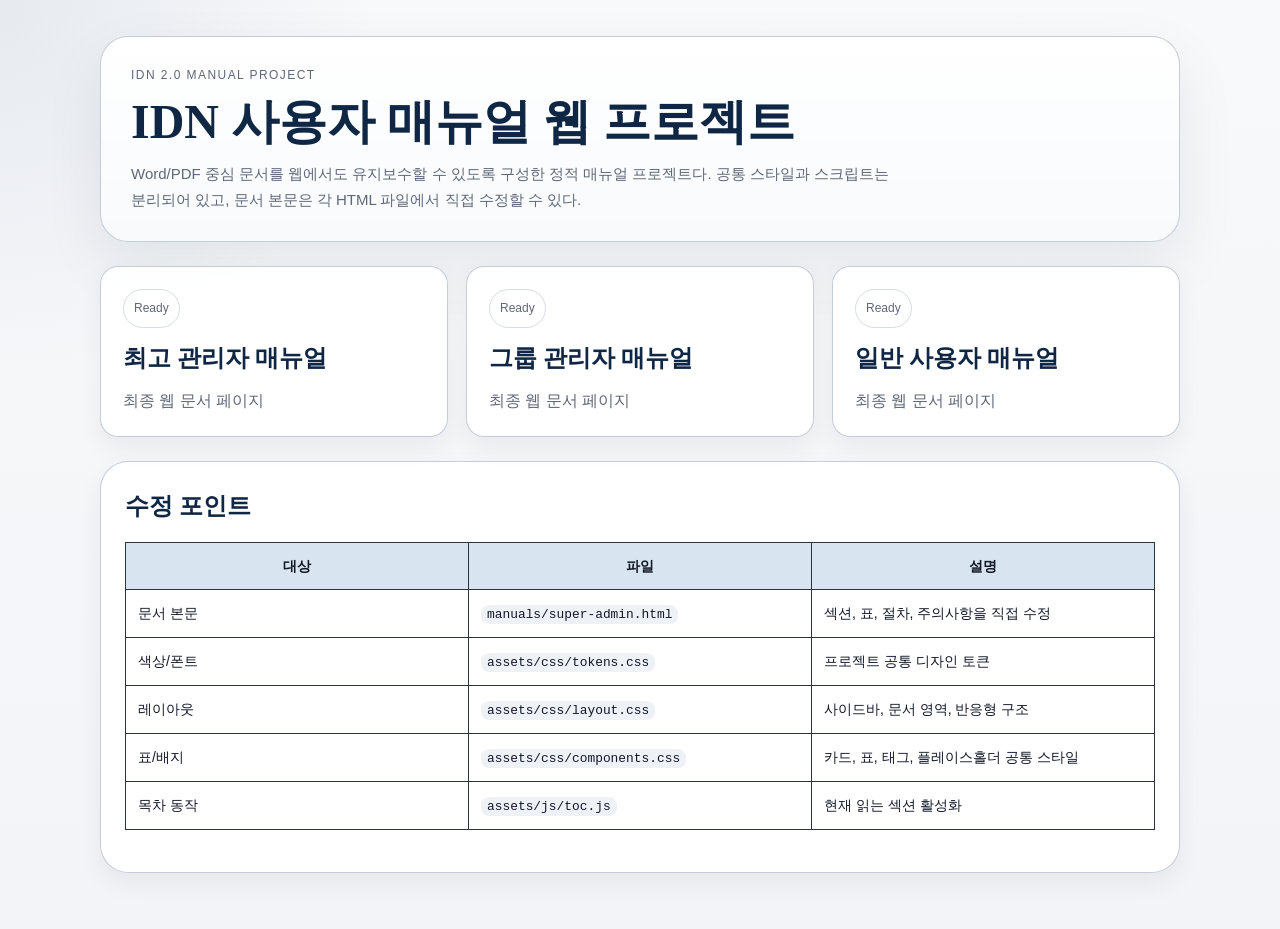
==== index.html @ eec27d00 "first commit" ====
<!DOCTYPE html>
<html lang="ko">
<head>
  <meta charset="utf-8" />
  <meta name="viewport" content="width=device-width, initial-scale=1" />
  <title>IDN Manual Web</title>
  <link rel="stylesheet" href="./assets/css/tokens.css" />
  <link rel="stylesheet" href="./assets/css/base.css" />
  <link rel="stylesheet" href="./assets/css/layout.css" />
  <link rel="stylesheet" href="./assets/css/components.css" />
</head>
<body>
  <div class="home-shell">
    <header class="home-hero">
      <p class="eyebrow">IDN 2.0 Manual Project</p>
      <h1>IDN 사용자 매뉴얼 웹 프로젝트</h1>
      <p class="hero-copy">
        Word/PDF 중심 문서를 웹에서도 유지보수할 수 있도록 구성한 정적 매뉴얼 프로젝트다.
        공통 스타일과 스크립트는 분리되어 있고, 문서 본문은 각 HTML 파일에서 직접 수정할 수 있다.
      </p>
    </header>

    <main class="manual-card-grid">
      <a class="manual-entry" href="./manuals/super-admin.html">
        <span class="entry-badge">Ready</span>
        <h2>최고 관리자 매뉴얼</h2>
        <p>최종 웹 문서 페이지</p>
      </a>
      <a class="manual-entry" href="./manuals/group-admin.html">
        <span class="entry-badge">Ready</span>
        <h2>그룹 관리자 매뉴얼</h2>
        <p>최종 웹 문서 페이지</p>
      </a>
      <a class="manual-entry" href="./manuals/user.html">
        <span class="entry-badge">Ready</span>
        <h2>일반 사용자 매뉴얼</h2>
        <p>최종 웹 문서 페이지</p>
      </a>
    </main>

    <section class="guide-panel">
      <h2>수정 포인트</h2>
      <div class="table-wrap">
        <table class="doc-table">
          <thead>
            <tr>
              <th>대상</th>
              <th>파일</th>
              <th>설명</th>
            </tr>
          </thead>
          <tbody>
            <tr>
              <td>문서 본문</td>
              <td><code>manuals/super-admin.html</code></td>
              <td>섹션, 표, 절차, 주의사항을 직접 수정</td>
            </tr>
            <tr>
              <td>색상/폰트</td>
              <td><code>assets/css/tokens.css</code></td>
              <td>프로젝트 공통 디자인 토큰</td>
            </tr>
            <tr>
              <td>레이아웃</td>
              <td><code>assets/css/layout.css</code></td>
              <td>사이드바, 문서 영역, 반응형 구조</td>
            </tr>
            <tr>
              <td>표/배지</td>
              <td><code>assets/css/components.css</code></td>
              <td>카드, 표, 태그, 플레이스홀더 공통 스타일</td>
            </tr>
            <tr>
              <td>목차 동작</td>
              <td><code>assets/js/toc.js</code></td>
              <td>현재 읽는 섹션 활성화</td>
            </tr>
          </tbody>
        </table>
      </div>
    </section>
  </div>
</body>
</html>
---- assets/css/tokens.css ----
:root {
  --bg: #f4f5f7;
  --paper: #ffffff;
  --paper-soft: #fbfbfc;
  --line: #d7dce5;
  --line-strong: #adb8ca;
  --text: #111827;
  --text-muted: #5f6878;
  --accent: #163a63;
  --accent-strong: #0f2744;
  --accent-soft: #edf3fa;
  --header-fill: #d8e4f0;
  --shadow-lg: 0 24px 60px rgba(15, 23, 42, 0.08);
  --shadow-sm: 0 10px 26px rgba(15, 23, 42, 0.06);
  --radius-xl: 28px;
  --radius-lg: 18px;
  --radius-md: 12px;
  --content-width: 1120px;
  --sidebar-width: 320px;
  --font-heading: "Noto Serif KR", "Nanum Myeongjo", serif;
  --font-body: "SUIT Variable", "Pretendard", "Noto Sans KR", "Malgun Gothic", sans-serif;
}
---- assets/css/base.css ----
* {
  box-sizing: border-box;
}

html {
  scroll-behavior: smooth;
}

body {
  margin: 0;
  color: var(--text);
  font-family: var(--font-body);
  line-height: 1.72;
  background:
    radial-gradient(circle at top left, rgba(22, 58, 99, 0.08), transparent 24%),
    linear-gradient(180deg, #f8f9fb 0%, #f2f4f7 100%);
}

a {
  color: inherit;
}

code {
  padding: 2px 6px;
  border-radius: 8px;
  background: #eef2f7;
  font-family: Consolas, "Courier New", monospace;
  font-size: 0.92em;
}

.eyebrow {
  margin: 0 0 8px;
  color: var(--text-muted);
  font-size: 12px;
  letter-spacing: 0.12em;
  text-transform: uppercase;
}

.hero-copy {
  margin: 12px 0 0;
  max-width: 760px;
  color: var(--text-muted);
  font-size: 15px;
}
---- assets/css/layout.css ----
.home-shell {
  max-width: var(--content-width);
  margin: 0 auto;
  padding: 36px 20px 56px;
}

.home-hero {
  padding: 28px 30px;
  border: 1px solid rgba(173, 184, 202, 0.7);
  border-radius: var(--radius-xl);
  background: linear-gradient(180deg, rgba(255,255,255,0.96), rgba(248,250,252,0.98));
  box-shadow: var(--shadow-lg);
}

.home-hero h1,
.manual-hero h2,
.manual-brand-title {
  margin: 0;
  font-family: var(--font-heading);
  color: var(--accent-strong);
}

.home-hero h1 {
  font-size: clamp(32px, 5vw, 48px);
  line-height: 1.16;
}

.manual-card-grid {
  display: grid;
  grid-template-columns: repeat(3, minmax(0, 1fr));
  gap: 18px;
  margin-top: 24px;
}

.guide-panel {
  margin-top: 24px;
  padding: 24px;
  border: 1px solid rgba(173, 184, 202, 0.7);
  border-radius: var(--radius-xl);
  background: rgba(255,255,255,0.94);
  box-shadow: var(--shadow-sm);
}

.guide-panel h2 {
  margin: 0 0 14px;
  font-family: var(--font-heading);
  color: var(--accent-strong);
}

.manual-app {
  display: grid;
  grid-template-columns: var(--sidebar-width) minmax(0, 1fr);
  min-height: 100vh;
}

.manual-sidebar {
  position: sticky;
  top: 0;
  align-self: start;
  height: 100vh;
  padding: 28px 22px 24px 28px;
  border-right: 1px solid rgba(173, 184, 202, 0.62);
  background: rgba(255,255,255,0.8);
  backdrop-filter: blur(12px);
}

.manual-brand {
  padding-bottom: 18px;
  margin-bottom: 18px;
  border-bottom: 1px solid var(--line);
}

.manual-brand-title {
  font-size: 28px;
  line-height: 1.24;
}

.manual-brand-meta {
  display: flex;
  flex-wrap: wrap;
  gap: 8px;
  margin-top: 12px;
}

.manual-toc {
  display: grid;
  gap: 6px;
  max-height: calc(100vh - 210px);
  overflow: auto;
  padding-right: 8px;
}

.manual-main {
  padding: 40px 44px 56px;
}

.manual-hero {
  max-width: var(--content-width);
  margin: 0 auto 22px;
  padding: 26px 28px;
  border: 1px solid rgba(173, 184, 202, 0.7);
  border-radius: var(--radius-xl);
  background: linear-gradient(180deg, rgba(255,255,255,0.96), rgba(248,250,252,0.98));
  box-shadow: var(--shadow-lg);
}

.manual-hero h2 {
  font-size: clamp(30px, 4vw, 44px);
  line-height: 1.18;
}

.manual-document {
  max-width: var(--content-width);
  margin: 0 auto;
  border-radius: var(--radius-xl);
  background: var(--paper);
  border: 1px solid rgba(173, 184, 202, 0.72);
  box-shadow: var(--shadow-lg);
  overflow: hidden;
  padding: 0 42px 40px;
}

.document-accent {
  height: 8px;
  margin: 0 -42px 26px;
  background: linear-gradient(90deg, #0f2744 0%, #2e557e 50%, #d8e4f0 100%);
}

@media (max-width: 1180px) {
  .manual-app {
    grid-template-columns: 1fr;
  }

  .manual-sidebar {
    position: relative;
    height: auto;
    border-right: 0;
    border-bottom: 1px solid var(--line);
  }

  .manual-main {
    padding: 22px 16px 36px;
  }

  .manual-document {
    padding: 0 18px 28px;
  }

  .document-accent {
    margin: 0 -18px 22px;
  }

  .manual-card-grid {
    grid-template-columns: 1fr;
  }
}
---- assets/css/components.css ----
.manual-entry {
  display: block;
  padding: 22px;
  border: 1px solid rgba(173, 184, 202, 0.7);
  border-radius: var(--radius-lg);
  background: rgba(255,255,255,0.94);
  box-shadow: var(--shadow-sm);
  text-decoration: none;
}

.manual-entry h2 {
  margin: 10px 0 8px;
  font-family: var(--font-heading);
  color: var(--accent-strong);
}

.manual-entry p {
  margin: 0;
  color: var(--text-muted);
}

.manual-entry.is-muted {
  opacity: 0.78;
}

.entry-badge,
.meta-pill {
  display: inline-flex;
  align-items: center;
  gap: 8px;
  padding: 8px 10px;
  border-radius: 999px;
  border: 1px solid var(--line);
  background: #fff;
  color: var(--text-muted);
  font-size: 12px;
}

.sidebar-toggle {
  display: none;
  width: 100%;
  margin: 0 0 14px;
  padding: 12px 14px;
  border: 1px solid var(--line);
  border-radius: var(--radius-md);
  background: #fff;
  color: var(--accent-strong);
  font: inherit;
  font-weight: 700;
}

.toc-link {
  padding: 8px 10px;
  border-radius: 10px;
  border: 1px solid transparent;
  text-decoration: none;
  color: #2d3645;
  font-size: 14px;
  transition: background 140ms ease, color 140ms ease, transform 140ms ease;
}

.toc-link:hover,
.toc-link.active {
  background: var(--accent-soft);
  color: var(--accent);
  border-color: #cfdae8;
  transform: translateX(2px);
}

.toc-link.depth-3 {
  padding-left: 22px;
  font-size: 13px;
  color: #4b5565;
}

.toc-link.depth-4 {
  padding-left: 36px;
  font-size: 12px;
  color: #667386;
}

.table-wrap {
  margin: 10px 0 18px;
  overflow-x: auto;
}

.doc-table {
  width: 100%;
  border-collapse: collapse;
  table-layout: fixed;
  background: #fff;
}

.doc-table th,
.doc-table td {
  border: 1px solid #2a3442;
  padding: 11px 12px;
  vertical-align: top;
  word-break: keep-all;
  font-size: 14px;
}

.doc-table th {
  background: var(--header-fill);
  text-align: center;
  font-weight: 800;
}

.screenshot-table td {
  height: 220px;
  text-align: center;
  vertical-align: middle;
  background:
    linear-gradient(180deg, rgba(245,247,250,0.96), rgba(255,255,255,1)),
    repeating-linear-gradient(45deg, rgba(205,214,226,0.24) 0 8px, rgba(255,255,255,0.2) 8px 16px);
  color: #667386;
}

.screenshot-card-table td {
  height: auto;
  padding: 20px;
}

.screenshot-card {
  display: flex;
  flex-direction: column;
  align-items: center;
  gap: 14px;
}

.screenshot-caption {
  margin: 0;
  font-size: 14px;
  font-weight: 600;
  color: #334155;
}

@media (max-width: 1180px) {
  .sidebar-toggle {
    display: block;
  }
}
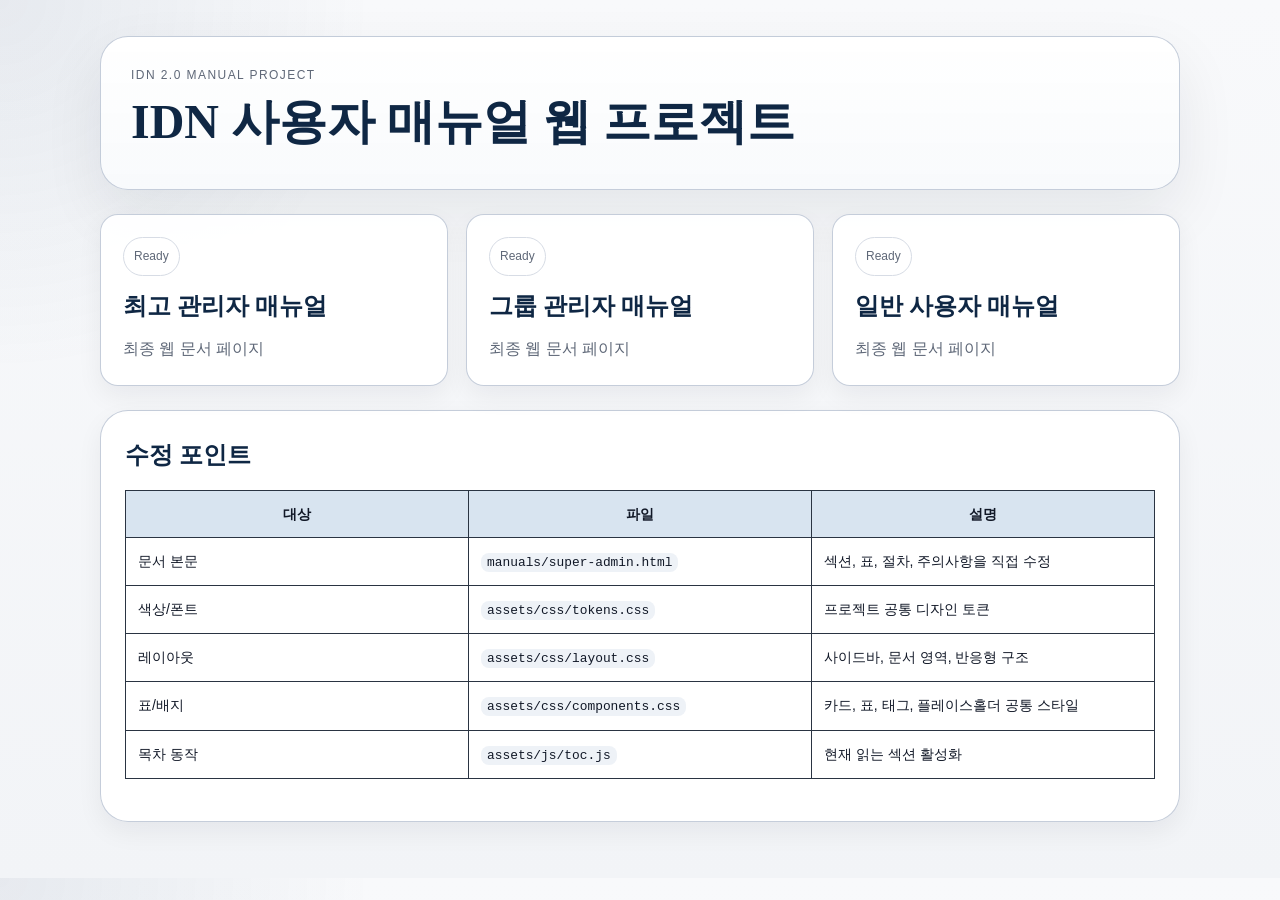
==== commit e086a7cd: "admin manual update_260406" ====
--- a/index.html
+++ b/index.html
@@ -15,8 +15,6 @@
       <p class="eyebrow">IDN 2.0 Manual Project</p>
       <h1>IDN 사용자 매뉴얼 웹 프로젝트</h1>
       <p class="hero-copy">
-        Word/PDF 중심 문서를 웹에서도 유지보수할 수 있도록 구성한 정적 매뉴얼 프로젝트다.
-        공통 스타일과 스크립트는 분리되어 있고, 문서 본문은 각 HTML 파일에서 직접 수정할 수 있다.
       </p>
     </header>
 
--- a/assets/css/tokens.css
+++ b/assets/css/tokens.css
@@ -20,3 +20,4 @@
   --font-heading: "Noto Serif KR", "Nanum Myeongjo", serif;
   --font-body: "SUIT Variable", "Pretendard", "Noto Sans KR", "Malgun Gothic", sans-serif;
 }
+
--- a/assets/css/base.css
+++ b/assets/css/base.css
@@ -36,9 +36,13 @@
   text-transform: uppercase;
 }
 
+
 .hero-copy {
   margin: 12px 0 0;
   max-width: 760px;
   color: var(--text-muted);
   font-size: 15px;
 }
+
+
+
--- a/assets/css/layout.css
+++ b/assets/css/layout.css
@@ -40,6 +40,7 @@
   background: rgba(255,255,255,0.94);
   box-shadow: var(--shadow-sm);
 }
+
 
 .guide-panel h2 {
   margin: 0 0 14px;
--- a/assets/css/components.css
+++ b/assets/css/components.css
@@ -106,34 +106,77 @@
   font-weight: 800;
 }
 
+.screenshot-table {
+  table-layout: auto;
+}
+
+.screenshot-table thead {
+  display: none;
+}
+
+.screenshot-table tbody,
+.screenshot-table tr,
 .screenshot-table td {
-  height: 220px;
+  display: block;
+  width: 100%;
+}
+
+.screenshot-table tr + tr {
+  margin-top: 18px;
+}
+
+.screenshot-table td {
+  height: auto;
+  padding: 0;
+  border: 0;
   text-align: center;
   vertical-align: middle;
-  background:
-    linear-gradient(180deg, rgba(245,247,250,0.96), rgba(255,255,255,1)),
-    repeating-linear-gradient(45deg, rgba(205,214,226,0.24) 0 8px, rgba(255,255,255,0.2) 8px 16px);
+  background: transparent;
   color: #667386;
 }
 
-.screenshot-card-table td {
-  height: auto;
-  padding: 20px;
+.screenshot-table:not(.screenshot-card-table) tr {
+  padding: 18px 18px 16px;
+  border: 1px solid rgba(42, 52, 66, 0.86);
+  background:
+    linear-gradient(180deg, rgba(245,247,250,0.96), rgba(255,255,255,1)),
+    repeating-linear-gradient(45deg, rgba(205,214,226,0.18) 0 8px, rgba(255,255,255,0.18) 8px 16px);
+}
+
+.screenshot-table:not(.screenshot-card-table) td:first-child {
+  order: 2;
+  margin-top: 12px;
+  font-size: 14px;
+  font-weight: 700;
+  color: #223247;
+}
+
+.screenshot-table:not(.screenshot-card-table) td:last-child {
+  order: 1;
+}
+
+.screenshot-card-table tr {
+  padding: 18px;
+  border: 1px solid rgba(42, 52, 66, 0.86);
+  background:
+    linear-gradient(180deg, rgba(245,247,250,0.96), rgba(255,255,255,1)),
+    repeating-linear-gradient(45deg, rgba(205,214,226,0.18) 0 8px, rgba(255,255,255,0.18) 8px 16px);
 }
 
 .screenshot-card {
   display: flex;
   flex-direction: column;
   align-items: center;
-  gap: 14px;
+  gap: 12px;
 }
 
 .screenshot-caption {
   margin: 0;
   font-size: 14px;
-  font-weight: 600;
-  color: #334155;
+  font-weight: 700;
+  color: #223247;
 }
+
 
 @media (max-width: 1180px) {
   .sidebar-toggle {
